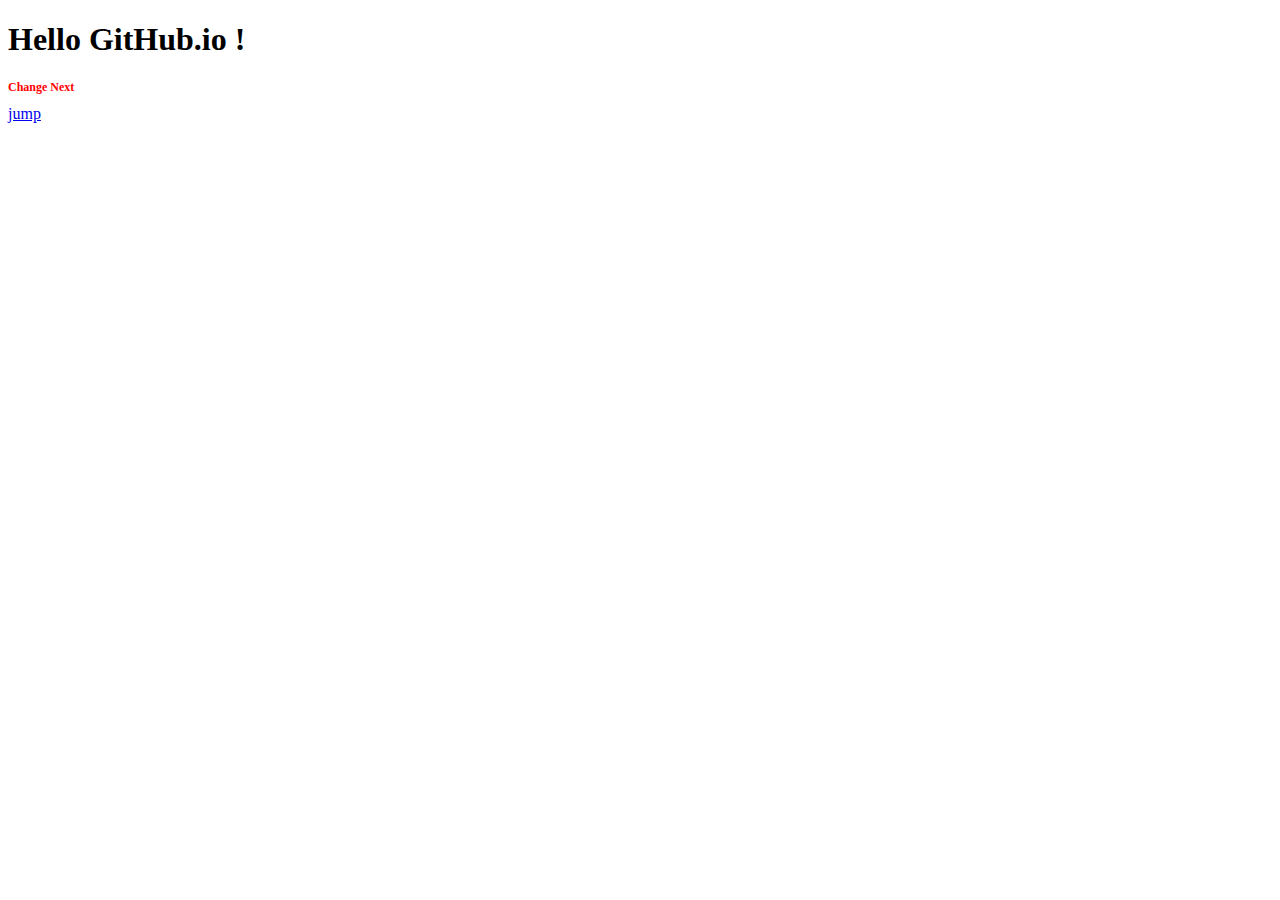
==== index.html @ e3f2b376 "パス修正" ====
<!DOCTYPE html>
<html lang="en">
<head>
    <meta charset="UTF-8">
    <meta name="viewport" content="width=device-width, initial-scale=1.0">
    <meta http-equiv="X-UA-Compatible" content="ie=edge">
    <title>Example Portfolio</title>
    <link rel="stylesheet" href="style.css">
</head>
<body>
    <h1>Hello GitHub.io !</h1>
    <h2 class="testText">Change Next</h2>
    <a href="./content/test2.html">jump</a>
</body>
</html>
---- style.css ----
.testText {
 font-size:12px;
 color:red;
}
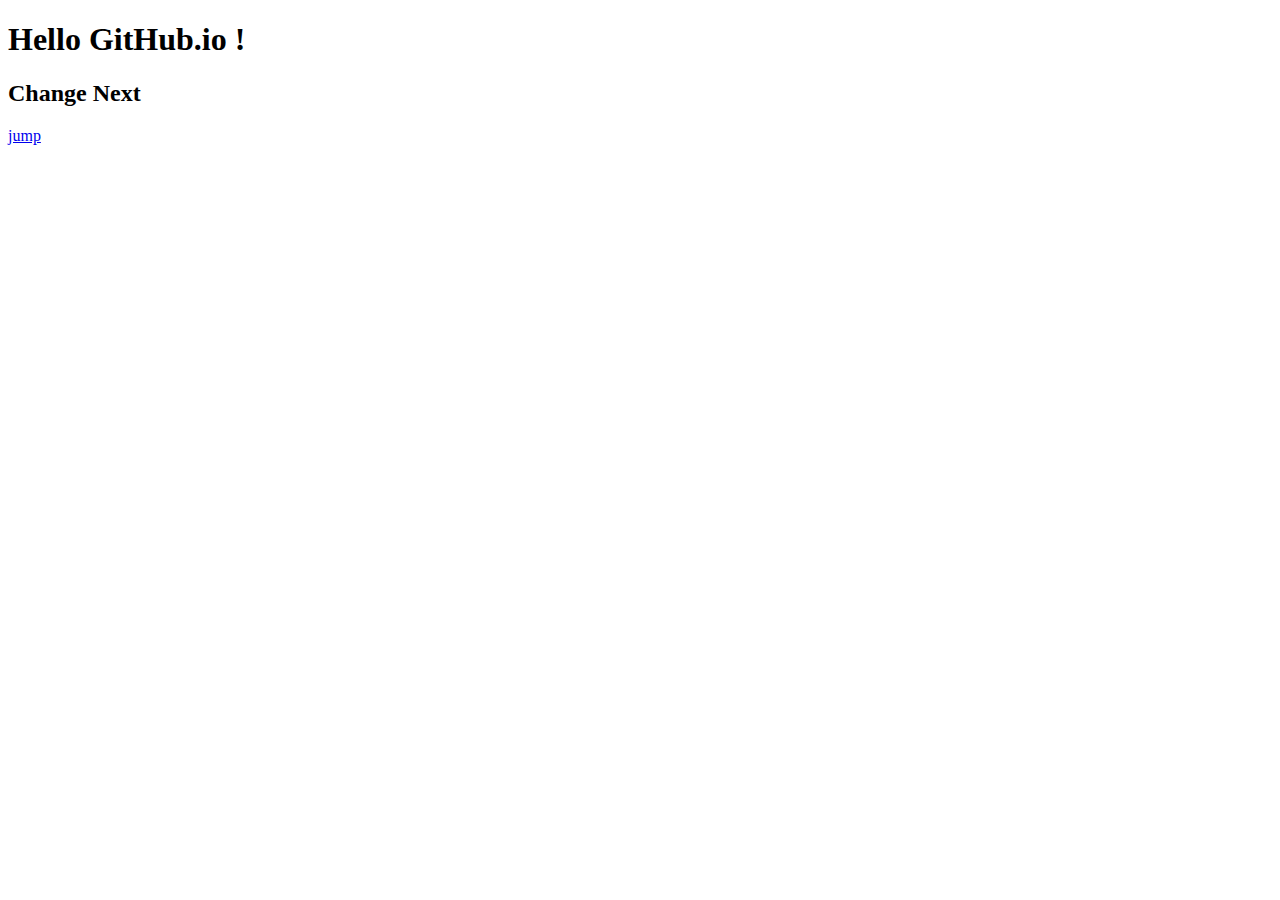
==== commit 023f086c: "path portfolioで修正" ====
--- a/index.html
+++ b/index.html
@@ -5,11 +5,11 @@
     <meta name="viewport" content="width=device-width, initial-scale=1.0">
     <meta http-equiv="X-UA-Compatible" content="ie=edge">
     <title>Example Portfolio</title>
-    <link rel="stylesheet" href="style.css">
+    <link rel="stylesheet" href="/portfolio/css/style.css">
 </head>
 <body>
     <h1>Hello GitHub.io !</h1>
     <h2 class="testText">Change Next</h2>
-    <a href="./content/test2.html">jump</a>
+    <a href="/portfolio/content/test2.html">jump</a>
 </body>
 </html>
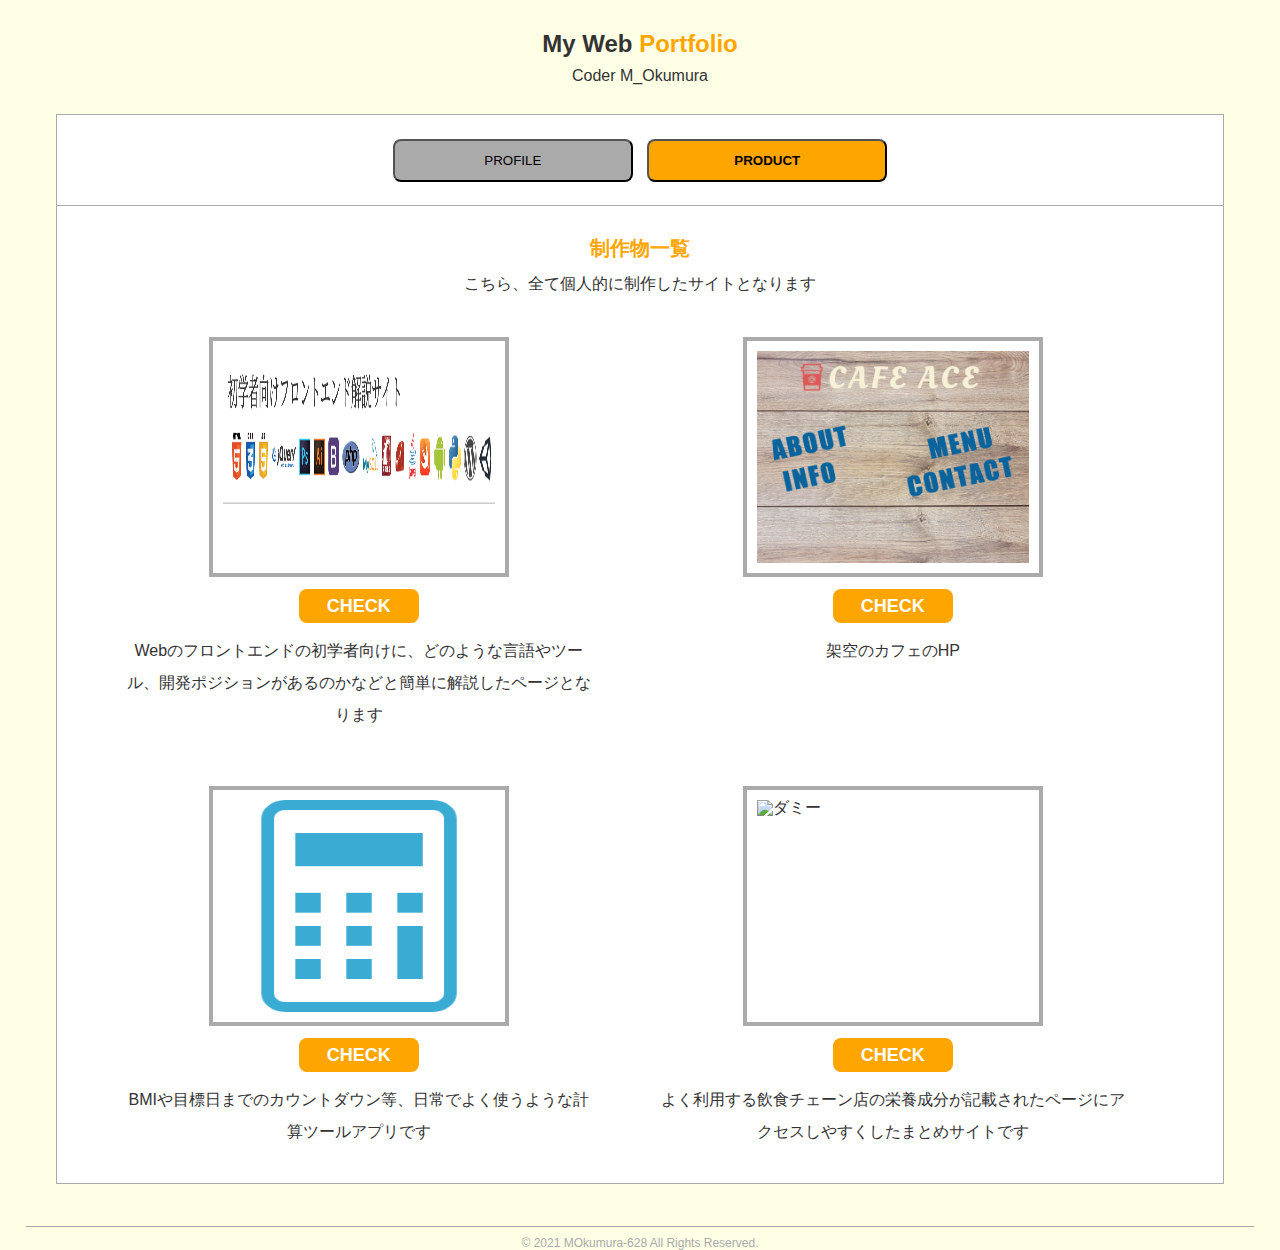
==== commit d53e9769: "7割作成確認用" ====
--- a/index.html
+++ b/index.html
@@ -1,15 +1,192 @@
 <!DOCTYPE html>
-<html lang="en">
+<html lang="ja">
+
 <head>
-    <meta charset="UTF-8">
-    <meta name="viewport" content="width=device-width, initial-scale=1.0">
-    <meta http-equiv="X-UA-Compatible" content="ie=edge">
-    <title>Example Portfolio</title>
-    <link rel="stylesheet" href="/portfolio/css/style.css">
+  <meta charset="UTF-8">
+  <meta name="viewport" content="width=device-width, initial-scale=1.0">
+  <meta http-equiv="X-UA-Compatible" content="ie=edge">
+  <meta name="robots" content="noindex">
+  <title>PortFolio Site</title>
+  <link rel="stylesheet" href="../css/reset.css">
+  <link rel="stylesheet" href="../css/top.css">
 </head>
+
 <body>
-    <h1>Hello GitHub.io !</h1>
-    <h2 class="testText">Change Next</h2>
-    <a href="/portfolio/content/test2.html">jump</a>
+  <div class="container">
+    <header class="header">
+      <h1 class="header__heading">My Web <span>Portfolio</span></h1>
+      <p class="header__text">Coder M_Okumura</p>
+    </header>
+    <main class="main">
+      <div class="main__btnWrap">
+        <button id="js-profileBtn" class="switchBtn ft">PROFILE</button>
+        <button id="js-productBtn" class="switchBtn">PRODUCT</button>
+      </div>
+      <div class="main__content">
+        <div id="js-profile" class="profile">
+            <div class="info">
+                <h3 class="info__heading">基本情報</h3>
+                <div class="info__basic">
+                  <p>1993年兵庫県生まれ<br><span class="fwb">「使う側から、創る側へ」</span>という思いから2017年度に上京し業界で勤務をはじめました。</p>
+                  <p>途中休業していた際や独学期間をのぞいて、Webコーダーとしての業界経験は実務で約2年です。<br>得意な領域はシンプルかつ軽量なページの実装を効率よく行うことです</p>
+                  <p>今後はよりモダンで様々なアプリケーション開発に携われるようなJavascriptのスキルを高めていくため現在習得中です</p>
+                </div>
+              </div>
+              <div class="info">
+                <h3 class="info__heading">スキルシート</h3>
+                <div class="info__skill">
+                    <p class="info__skillText">コーディングをする際はデザイナーさんが作成したPSDファイルもしくはPng画像から比率を求めてレイアウトする手法でデザインを再現しておりました。<br>また、社内プロジェクト管理はBacklog・コミュニケーションツールはSlack・ChatWorkを利用しておりました。</p>
+                    <table class="skillTable">
+                        <tr>
+                          <th>言語</th>
+                          <th>自己評価</th>
+                          <th>実務</th>
+                        </tr>
+                        <tr>
+                          <td>HTML5 &amp; CSS3</td>
+                          <td>★★★</td>
+                          <td>◯ 2年</td>
+                        </tr>
+                        <tr>
+                          <td>Sass</td>
+                          <td>★★★</td>
+                          <td>◯ 1年</td>
+                        </tr>
+                        <tr>
+                          <td>Gulp</td>
+                          <td>★★</td>
+                          <td>◯ 1年</td>
+                        </tr>
+                        <tr>
+                          <td>JavaScript</td>
+                          <td>★★</td>
+                          <td>◯ 1年</td>
+                        </tr>
+                        <tr>
+                          <td>jQuery</td>
+                          <td>★★</td>
+                          <td>◯ 1年</td>
+                        </tr>
+                        <tr>
+                          <td>Git</td>
+                          <td>★★</td>
+                          <td>◯ 1年</td>
+                        </tr>
+                        <tr>
+                          <td>Wordpress</td>
+                          <td>★★</td>
+                          <td>◯ 1年</td>
+                        </tr>
+                        <tr>
+                          <td>PHP</td>
+                          <td>★</td>
+                          <td>▲ 半年</td>
+                        </tr>
+                        <tr>
+                            <td>PhotoShop</td>
+                            <td>★</td>
+                            <td>▲ 半年</td>
+                          </tr>
+                          <tr>
+                            <td>Illustrator</td>
+                            <td>★</td>
+                            <td>×</td>
+                          </tr>
+                          <tr>
+                      </table>
+                </div>
+                <div class="tool__info">
+                  <p></p>
+                </div>
+              </div>
+          <div class="info">
+            <h3 class="info__heading">実務経験内容</h3>
+            <p class="info__cap">業界で実務経験を積んだ企業は2社です、共にコーダーとしての参加です</p>
+            <div class="jobInfo">
+              <h3>「1社目の企業」</h3>
+              <p>入社後約3ヶ月ほどのプログラミング研修を経たあと、国内最大手の旅行宿予約サービスのフロントエンド開発へと参画し約1年間ほど業務に励んでおりました。</p>
+              <div class="jobInfo__item">
+                <p>①社内研修時代</p>
+                <p>HTML &amp; CSSからスタート</p>
+                <p>jQueryをメインとしてJavaScriptコーディングの基本を学ぶ。</p>
+                <p>コーディング基礎が備わった時点で、会社が社内受託で得ている案件の制作補助として業務を開始</p>
+                <p>3サイトの制作に携わった時点で、常駐先クライアントへと勤務地を移す</p>
+              </div>
+              <div class="jobInfo__item">
+                <p>②クライアント先常駐時代</p>
+                <p>クライアント先は業界最大手の旅行の宿予約サイトのフロントエンドチームでした。</p>
+                <p>業務中のマークアップとjavascriptの比率で言うと8:2くらいだったかと思われます。</p>
+                <p>タスクランナーではGulp.jsを利用し・HTMLのテンプレートエンジンにはPugを利用、またCSSメタ言語ではSassを利用して開発しておりました。
+                </p>
+                <p class="jobInfo__detail">主な業務内容</p>
+                <div class="mt10">
+                    <p>①新規LPコーディング(主にマークアップ)</p>
+                    <p>デザイナーさんからPhotoshopデータをいただきそれに沿ってコーディングをしていました。</p>
+                </div>
+                <div class="mt10">
+                    <p>②既存ページのデザイン変更に伴う回修業務</p>
+                    <p>バナーの差し替えや、テキスト変更<br>仕様が変わったjSのアニメーションの変更などを担当しました。</p>
+                </div>
+                <div class="mt10">
+                    <p>③新規大型案件(大量デザイン修正 + 機能改善)に伴う チームコーディング</p>
+                    <p>部分的な変更では無く、サービス全体のデザインの変更に伴い<br>運用面や新規案件の際にどういった開発フローであると効率が良いかなどの会議を通じて、共通CSSやUIパーツの設計をしておりました。</p>
+                </div>
+              </div>
+            </div>
+            <div class="jobInfo">
+                <h3>「2社目の企業」</h3>
+                <p>サッカー育成アプリゲームを主な業務としつつ、新規プロジェクトとしてサッカー情報キュレーションサイトの構築という業務を担当しました。</p>
+                <div class="jobInfo__item">
+                    <p class="jobInfo__detail">主な業務内容</p>
+                    <div class="mt10">
+                        <p>①定期的に発生するゲームのイベントの告知・また簡易webゲームページ</p>
+                        <p>こちらは事業のメインとなるアプリゲームの新規イベントの告知ページの実装と、アイテムを受け取るまでの導線となるページの実装を担当しました。</p>
+                        <p>スマホアプリユーザーの対応となるので、レスポンシブ対応ではなく、ユーザーエージェントによる振り分けによってデザインを実装していました。Javascriptでのアニメーション実装が多い案件でした。</p>
+                    </div>
+                    <div class="mt10">
+                        <p>②サッカー情報メディアの改善・リニューアル</p>
+                        <p>ライターさんに依頼して記事を投稿するメディアだったところを、記事をキュレーションして表示するメディアにするというリニューアル対応。</p>
+                        <p>主にWordpressでの対応だったので、CSSでのリニューアルに沿ったデザイン変更とJsによるUX変更、PHPで簡易的にデータを取得するというものが実装内容となります</p>
+                    </div>
+                </div>
+            </div>
+          </div>
+        </div>
+        <div id="js-product" class="product">
+            <div class="info">
+              <h3 class="info__heading">制作物一覧</h3>
+              <p class="info__cap">こちら、全て個人的に制作したサイトとなります</p>
+              <ul class="productList">
+                <li class="productList__item">
+                  <img src="./img/catch_pro.png" alt="初学者向けフロントエンド解説サムネイル">
+                  <a href="./pages/beginner_pro.html" target="_blank">CHECK</a>
+                  <p>Webのフロントエンドの初学者向けに、どのような言語やツール、開発ポジションがあるのかなどと簡単に解説したページとなります</p>
+                </li>
+                <li class="productList__item">
+                  <img src="./img/cafe_ace_catch.png" alt="CAFE_ACE">
+                  <a href="./pages/cafe_index.html" target="_blank">CHECK</a>
+                  <p>架空のカフェのHP</p>
+                </li>
+                <li class="productList__item">
+                  <img src="./img/cal_toplogo.png" alt="計算機">
+                  <a href="./pages/calculation.html" target="_blank">
+                  CHECK</a>
+                  <p>BMIや目標日までのカウントダウン等、日常でよく使うような計算ツールアプリです</p>
+                </li>
+                <li class="productList__item">
+                  <img src="https://placehold.jp/400x300.png" alt="ダミー">
+                  <a href="./pages/calorie_check.html">CHECK</a>
+                  <p>よく利用する飲食チェーン店の栄養成分が記載されたページにアクセスしやすくしたまとめサイトです</p>
+                </li>
+              </ul>
+            </div>
+          </div>
+      </div>
+  </div>
+  </main>
+  <footer class="footer">© 2021 MOkumura-628 All Rights Reserved.</footer>
+  </div>
+  <script src="./js/script.js"></script>
 </body>
-</html>
+
+</html>--- a/css/top.css
+++ b/css/top.css
@@ -0,0 +1,237 @@
+* {
+  box-sizing: border-box;
+}
+
+body {
+  font-family: Arial, Helvetica, sans-serif;
+  font-size: 16px;
+  color: #333;
+  background-color: #ffffe6;
+}
+
+img {
+  max-width:100%;
+}
+
+.container {
+  padding: 2.5%;
+}
+
+.header {
+  text-align: center;
+}
+
+.header__heading {
+  font-size: 24px;
+  font-weight: bold;
+}
+
+.header__heading>span {
+  color: orange;
+}
+
+.header__text {
+  margin-top: 12px;
+}
+
+.footer {
+  width: 96%;
+  margin: 10px auto 0;
+  padding-top: 10px;
+  border-top: 1px solid #aaa;
+  text-align: center;
+  font-size: 12px;
+  color: #aaa;
+}
+
+
+
+.main {
+  width: 96%;
+  margin: 2.5% auto 0;
+  background-color: #fff;
+  border: 1px solid #aaa;
+}
+
+.main__btnWrap {
+  border-bottom: 1px solid #aaa;
+  padding-top: 2%;
+  padding-bottom: 2%;
+  text-align: center;
+}
+
+.switchBtn {
+  width:240px;
+  border-radius: 8px;
+  padding:12px;
+  background-color: #aaa;
+  cursor: pointer;
+}
+
+.switchBtn.ft {
+  margin-right:10px;
+}
+
+.switchBtn.js-on {
+  background: orange;
+  font-weight: bold;
+}
+
+.main__content {
+  margin-top: 20px;
+}
+
+.profile {
+  display: none;
+}
+
+.profile.js-on {
+  display: block;
+}
+
+.product {
+  display: none;
+}
+
+.product.js-on {
+  display: block;
+}
+
+.info {
+  margin: 24px auto 0;
+  padding: 8px;
+}
+
+.info__heading {
+  font-size:20px;
+  font-weight: bold;
+  text-align: center;
+  color: orange;
+}
+
+.info__basic {
+  width: 90%;
+  margin: auto;
+  line-height: 2;
+  padding: 2%;
+
+}
+
+.info__skill {
+  line-height: 2;
+  padding:0 2%;
+  font-size: 16px;
+  margin:auto;
+  width:90%;
+}
+
+.info__skillHeading {
+  text-align: center;
+  margin-top: 10px;
+}
+
+.info__skillText {
+  padding-top:12px;
+}
+
+.skillTable {
+  width: 100%;
+  margin: 20px auto 0;
+  border: 1px solid #ccc;
+  border-collapse: collapse;
+}
+
+.skillTable th {
+  background: #333;
+  color: #fff;
+}
+
+.skillTable th,
+td {
+  border: 1px solid #ccc;
+  padding: 8px;
+  text-align: center;
+  vertical-align: middle;
+}
+
+.info__cap {
+  text-align: center;
+  margin-top: 10px;
+  line-height: 2;
+}
+
+.jobInfo {
+  width: 90%;
+  padding: 2.5%;
+  font-size: 16px;
+  border: 4px dotted navy;
+  margin: 10px auto;
+  line-height: 2;
+}
+
+.jobInfo__item {
+  border:1px solid #aaa;
+  border-radius: 8px;
+  padding:12px;
+  margin-top:40px;
+}
+
+.jobInfo__detail {
+  font-weight: bold;
+  text-decoration: underline;
+  font-size:18px;
+  margin-top: 12px;
+}
+
+.mt10 {
+  margin-top: 10px;
+}
+
+.fwb {
+  font-weight: bold;
+}
+
+.productList {
+  width:95%;
+  margin:10px auto 0;
+}
+
+.productList__item {
+  width:48.5%;
+  display: inline-block;
+  vertical-align: top;
+  padding:2.5%;
+}
+
+.productList__item > a {
+  display: block;
+  text-align: center;
+  text-decoration: none;
+  width: 120px;
+  font-size: 18px;
+  background-color: orange;
+  color:#fff;
+  font-weight: bold;
+  margin: 12px auto;
+  padding: 8px;
+  border-radius: 8px;
+  transition: 0.3s;
+}
+
+.productList__item > a:hover {
+  background-color:navy;
+}
+
+.productList__item >  img{
+  width: 300px;
+  height: 240px;
+  display: block;
+  margin: auto;
+  border: 4px solid #aaa;
+  padding: 10px;
+}
+
+.productList__item > p {
+  text-align: center;
+  line-height: 2;
+}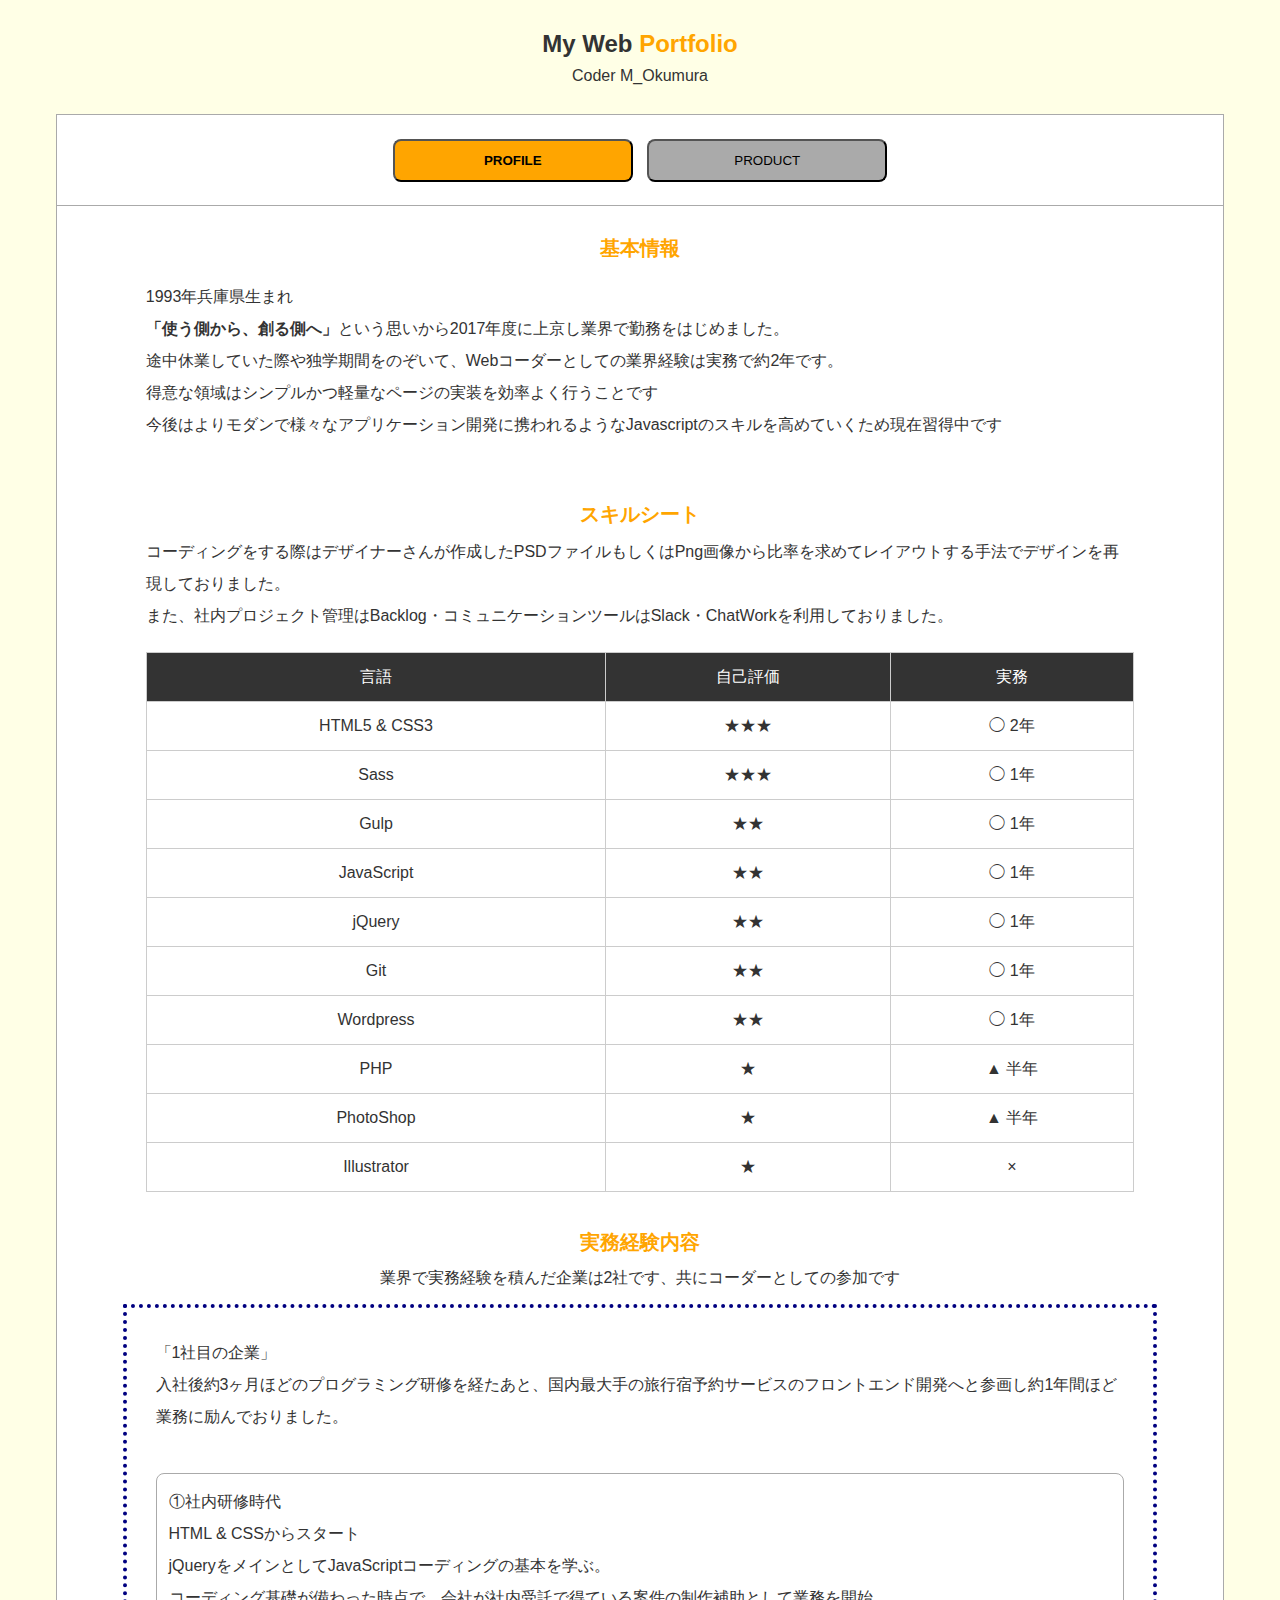
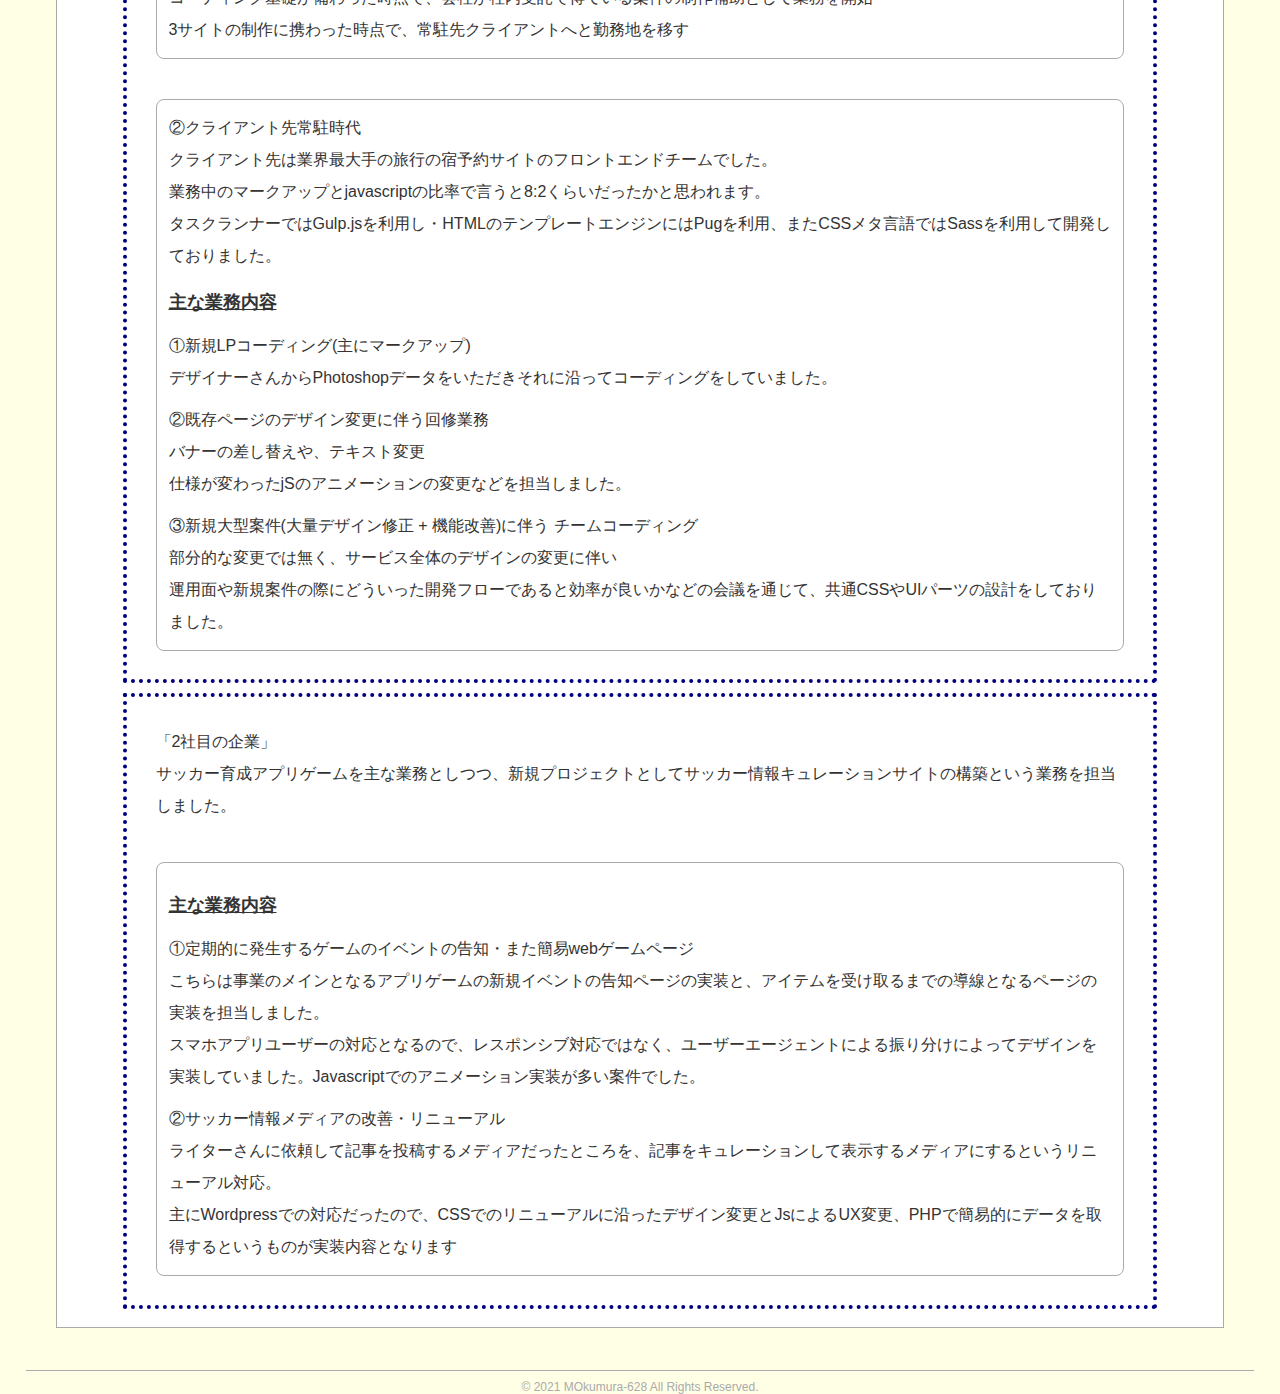
==== commit 003af185: "実機確認前終了" ====
--- a/index.html
+++ b/index.html
@@ -7,8 +7,8 @@
   <meta http-equiv="X-UA-Compatible" content="ie=edge">
   <meta name="robots" content="noindex">
   <title>PortFolio Site</title>
-  <link rel="stylesheet" href="../css/reset.css">
-  <link rel="stylesheet" href="../css/top.css">
+  <link rel="stylesheet" href="./css/reset.css">
+  <link rel="stylesheet" href="./css/top.css">
 </head>
 
 <body>
@@ -175,7 +175,7 @@
                 </li>
                 <li class="productList__item">
                   <img src="https://placehold.jp/400x300.png" alt="ダミー">
-                  <a href="./pages/calorie_check.html">CHECK</a>
+                  <a href="./pages/calorie_check.html" target="_blank">CHECK</a>
                   <p>よく利用する飲食チェーン店の栄養成分が記載されたページにアクセスしやすくしたまとめサイトです</p>
                 </li>
               </ul>
--- a/css/top.css
+++ b/css/top.css
@@ -234,4 +234,38 @@
 .productList__item > p {
   text-align: center;
   line-height: 2;
+}
+
+@media screen and (max-width: 600px) {
+  .switchBtn {
+    width:40%;
+    border-radius:8px;
+    padding: 10px;
+  }
+
+  .info__basic {
+    width: 95%;
+    padding: 1%;
+  }
+
+  .info__skill {
+    width: 100%;
+  }
+
+  .jobInfo {
+    width: 100%;
+    border:2px dotted navy;
+    margin:24px auto 0;
+  }
+
+  .jobInfo__item {
+    padding:8px;
+    border:none;
+  }
+
+  .productList__item {
+    width: 100%;
+    padding: 24px 12px;
+    border-top:1px solid #aaa;
+  }
 }